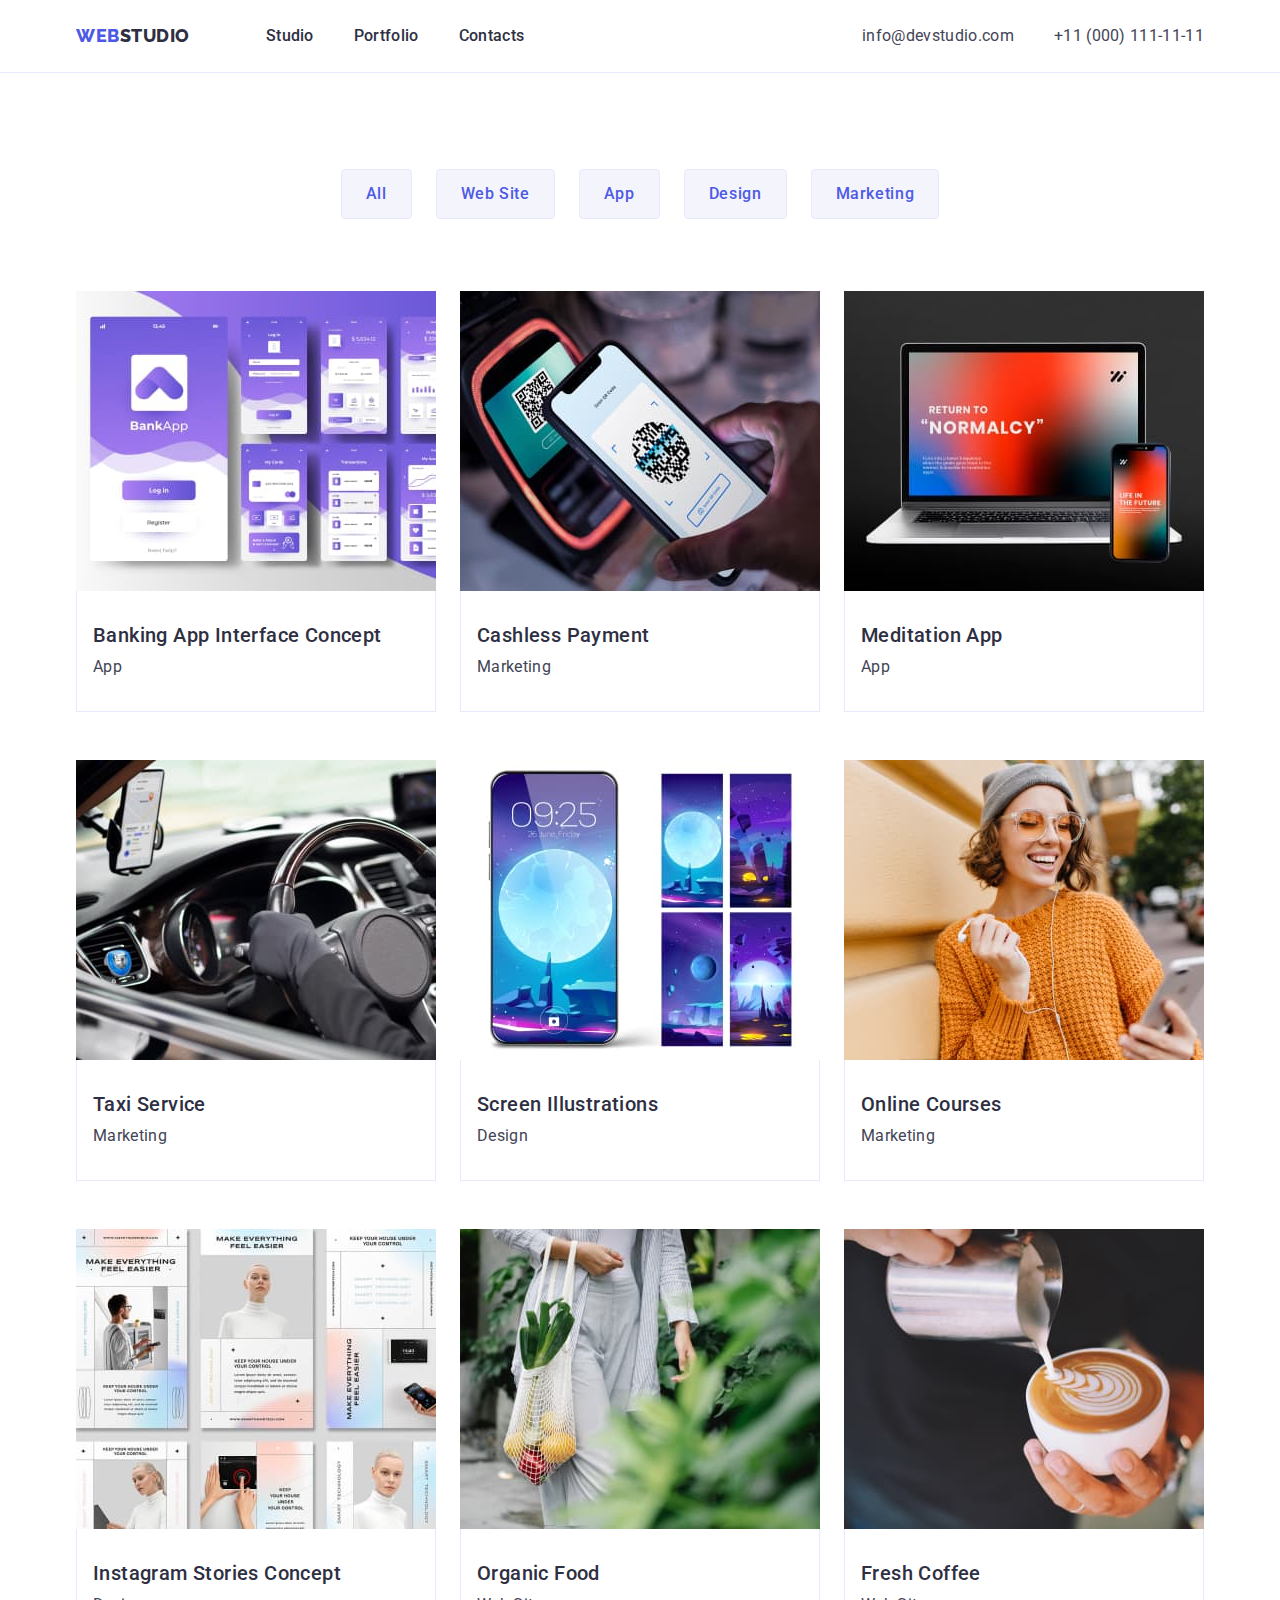
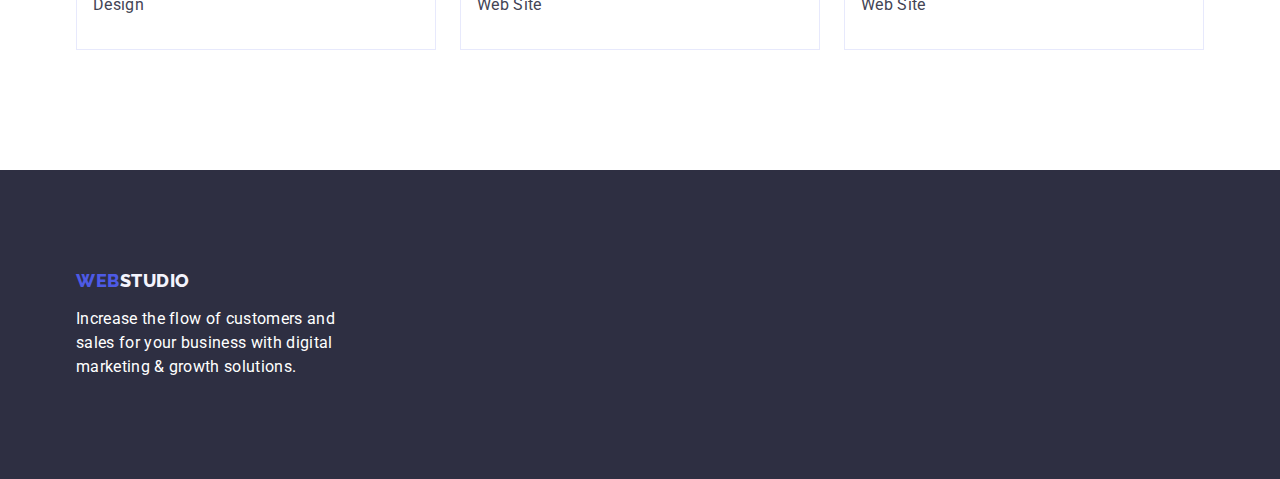
==== portfolio.html @ 7c1d128e "Initial commit" ====
<!DOCTYPE html>
<html lang="en">

<head>
    <meta charset="UTF-8">
    <meta http-equiv="X-UA-Compatible" content="IE=edge">
    <meta name="viewport" content="width=device-width, initial-scale=1.0">
    <title>Portfolio</title>

    <link rel="preconnect" href="https://fonts.googleapis.com">
    <link rel="preconnect" href="https://fonts.gstatic.com" crossorigin>
    <link href="https://fonts.googleapis.com/css2?family=Raleway:wght@800&family=Roboto:wght@400;500;700;900&display=swap"
        rel="stylesheet">

    <link rel="stylesheet" href="https://cdnjs.cloudflare.com/ajax/libs/modern-normalize/1.1.0/modern-normalize.min.css">

    <link rel="stylesheet" href="./css/styles.css" />
</head>

<body>
    <!-- header -->
    <header class="page-header">
        <div class="page-header-container container">
            <nav class="header-nav">

                <a class="logo link" href="./index.html">Web<span class="logo-black">Studio</span></a>

                <ul class="nav-list list">
                    <li><a class="nav-link link" href="./index.html">Studio</a></li>
                    <li><a class="nav-link link" href="./portfolio.html">Portfolio</a></li>
                    <li><a class="nav-link link" href="">Contacts</a></li>
                </ul>
            </nav>

            <address class="nav-address">
                <ul class="nav-address-list list">
                    <li><a class="contacts link" href="mailto:info@devstudio.com">info@devstudio.com</a></li>
                    <li><a class="contacts link" href="tel:+110001111111">+11 (000) 111-11-11</a></li>
                </ul>
            </address>
        </div>
    </header>

    <main>
        <!-- web page filter -->
        <section class="gallery-section">
            <div class="container">
                <h1 class="gallery-title visually-hidden">Portfolio</h1>
                <ul class="btn-list list">
                    <li><button class="btn-nav" type="button">All</button></li>
                    <li><button class="btn-nav" type="button">Web Site</button></li>
                    <li><button class="btn-nav" type="button">App</button></li>
                    <li><button class="btn-nav" type="button">Design</button></li>
                    <li><button class="btn-nav" type="button">Marketing</button></li>
                </ul>
                <!-- gallery -->
                <ul class="gallery-list list">
                    <li class="gallery-item">
                        <a class="gallery-link link" href=""> <img src="./images/banking.jpeg"
                                alt="Banking App Interface Concept" width="360" />
                            <div class="gallery-container">
                                <h2 class="gallery-title">Banking App Interface Concept</h2>
                                <p class="gallery-text">App</p>
                            </div>
                        </a>
                    </li>
                    <li class="gallery-item">
                        <a class="gallery-link link" href=""> <img src="./images/cashless.jpeg" alt="Cashless Payment"
                                width="360" />
                            <div class="gallery-container">
                                <h2 class="gallery-title">Cashless Payment</h2>
                                <p class="gallery-text">Marketing</p>
                            </div>
                        </a>
                    </li>
                    <li class="gallery-item">
                        <a class="gallery-link link" href=""> <img src="./images/medition.jpeg" alt="Meditation App"
                                width="360" />
                            <div class="gallery-container">
                                <h2 class="gallery-title">Meditation App</h2>
                                <p class="gallery-text">App</p>
                            </div>
                        </a>
                    </li>
                    <li class="gallery-item">
                        <a class="gallery-link link" href=""> <img src="./images/taxi.jpeg" alt="Taxi Service"
                                width="360" />
                            <div class="gallery-container">
                                <h2 class="gallery-title">Taxi Service</h2>
                                <p class="gallery-text">Marketing</p>
                            </div>
                        </a>
                    </li>
                    <li class="gallery-item">
                        <a class="gallery-link link" href=""> <img src="./images/screen.jpeg" alt="Screen Illustrations"
                                width="360" />
                            <div class="gallery-container">
                                <h2 class="gallery-title">Screen Illustrations</h2>
                                <p class="gallery-text">Design</p>
                            </div>
                        </a>
                    </li>
                    <li class="gallery-item">
                        <a class="gallery-link link" href=""> <img src="./images/online.jpeg" alt="Online Courses"
                                width="360" />
                            <div class="gallery-container">
                                <h2 class="gallery-title">Online Courses</h2>
                                <p class="gallery-text">Marketing</p>
                            </div>
                        </a>
                    </li>
                    <li class="gallery-item">
                        <a class="gallery-link link" href=""> <img src="./images/instagram.jpeg"
                                alt="Instagram Stories Concept" width="360" />
                            <div class="gallery-container">
                                <h2 class="gallery-title">Instagram Stories Concept</h2>
                                <p class="gallery-text">Design</p>
                            </div>
                        </a>
                    </li>
                    <li class="gallery-item">
                        <a class="gallery-link link" href=""> <img src="./images/organic.jpeg" alt="Organic Food"
                                width="360" />
                            <div class="gallery-container">
                                <h2 class="gallery-title">Organic Food</h2>
                                <p class="gallery-text">Web Site</p>
                            </div>
                        </a>
                    </li>
                    <li class="gallery-item">
                        <a class="gallery-link link" href=""> <img src="./images/fresh.jpeg" alt="Fresh Coffee"
                                width="360" />
                            <div class="gallery-container">
                                <h2 class="gallery-title">Fresh Coffee</h2>
                                <p class="gallery-text">Web Site</p>
                            </div>
                        </a>
                    </li>
                </ul>
            </div>
        </section>
    </main>


    <!-- footer -->
    <footer class="section-adress">
        <div class="container">
            <a class="logo link" href="./index.html">Web<span class="logo-white">Studio</span></a>
            <p class="footer-text">
                Increase the flow of customers and sales for your business with digital marketing & growth solutions.
            </p>
        </div>
    </footer>
</body>

</html>
---- css/styles.css ----
:root {
    --main-font-family: 'Roboto', sans-serif;
    --secondary-font-family: 'Raleway', sans-serif;
    --primary-text-color-dark: #434455;
    --primary-text-color-light: #FFFFFF;
    --secondary-text-color-dark: #2E2F42;
    --secondary-text-color-light: #F4F4FD;
    --accent-color: #4D5AE5;
    --accent-color-two: #404BBF;
    --accent-color-three: #F4F4FD;
}

.link {
    text-decoration: none;
}

.list {
    list-style: none;
}

button {
    cursor: pointer;
}

h1,
h2,
h3,
h4,
h5,
h6,
p {
    margin-top: 0;
    margin-bottom: 0;
}

ul {
    margin-top: 0;
    margin-bottom: 0;
    padding-left: 0;
}

img {
    display: block;
    max-width: 100%;
    height: auto;
}

body {
    font-family: var(--main-font-family);
    background-color: var(--primary-text-color-light);
    color: var(--primary-text-color-dark);
}

.container {
    width: 1158px;
    margin-left: auto;
    margin-right: auto;
    padding-left: 15px;
    padding-right: 15px;
}

.visually-hidden {
  position: absolute;
  width: 1px;
  height: 1px;
  margin: -1px;
  border: 0;
  padding: 0;
  
  white-space: nowrap;
  clip-path: inset(100%);
  clip: rect(0 0 0 0);
  overflow: hidden;
}

/* ============ header ============= */

.page-header {
    display: flex;
    border-bottom: 1px solid #E7E9FC;
}

.page-header-container {
    display: flex;
    justify-content: space-between;
    align-items: center;
}

.header-nav {
    display: flex;
    align-items: center;
}

.logo {
    font-family: var(--secondary-font-family);
    font-weight: 800;
    font-size: 18px;
    line-height: 1.17;
    letter-spacing: 0.03em;
    text-transform: uppercase;
    color: var(--accent-color);
}

.header-nav .logo {
    margin-right: 76px;
}

.logo-black {
    color: var(--secondary-text-color-dark);
}

.nav-list,
.nav-address-list {
    display: flex;
    align-items: center;
    gap: 40px;
}

.nav-link {
    font-weight: 500;
    font-size: 16px;
    line-height: 1.5;
    letter-spacing: 0.02em;
    color: var(--secondary-text-color-dark);
    display: block;
    padding: 24px 0;
}

.nav-link:hover,
.nav-link:focus {
    color: var(--accent-color-two);
}

.nav-address {
    font-style: normal;
}

.nav-address-list {
    font-style: normal;
}

.contacts {
    font-weight: 400;
    font-size: 16px;
    line-height: 1.5;
    letter-spacing: 0.02em;
    color: var(--primary-text-color-dark);
    display: block;
    padding: 24px 0;
}

.contacts:hover,
.contacts:focus {
    color: var(--accent-color-two);
}


/* ============ footer ============ */

.section-adress {
    background-color: var(--secondary-text-color-dark);
    padding-top: 100px;
    padding-bottom: 100px;
}

.logo-white {
    color: var(--secondary-text-color-light);
}

.footer-text {
    color: var(--primary-text-color-light);
    width: 264px;
    font-weight: 400;
    font-size: 16px;
    line-height: 24px;
    letter-spacing: 0.02em;
}

.section-adress .container .logo {
    display: inline-block;
    margin-bottom: 16px;
}

/* ======================== index.html ========================*/

/* ============ hero ============ */
.hero {
    background-color: var(--secondary-text-color-dark);
    padding-top: 188px;
    padding-bottom: 188px;
}

.hero-title {
    font-size: 56px;
    line-height: 1.07;
    text-align: center;
    letter-spacing: 0.02em;
    color: var(--primary-text-color-light);
    max-width: 496px;
    margin: 0 auto 48px;
}

.hero-btn {
    background-color: var(--accent-color);
    font-family: var(--main-font-family);
    font-weight: 500;
    font-size: 16px;
    line-height: 1.5;
    letter-spacing: 0.04em;
    color: var(--primary-text-color-light);
    cursor: pointer;
    box-shadow: 0px 4px 4px rgba(0, 0, 0, 0.15);
    border-radius: 4px;
    display: block;
    margin: 0 auto;
    min-width: 169px;
    height: 56px;
    border: none;
}

.hero-btn:hover,
.hero-btn:focus {
    background-color: var(--accent-color-two);
}

/* ============ features  ============ */

.section-features {
    padding-top: 120px;
    padding-bottom: 120px;
}

.features-list {
    display: flex;
    gap: 24px;
}

.features-item {
    flex-basis: calc((100% - 3 * 24px) / 4);
}

.features-caption {
    font-weight: 500;
    font-size: 20px;
    line-height: 1.2;
    letter-spacing: 0.02em;
    color: var(--secondary-text-color-dark);
    margin-bottom: 8px;
}

.features-text {
    font-size: 16px;
    line-height: 1.5;
    letter-spacing: 0.02em;
    color: var(--primary-text-color-dark);
}


/* ============ we doing ============ */

.section-works {
    padding-bottom: 120px;
}

.works-title {
    font-size: 36px;
    line-height: 1.11;
    text-align: center;
    letter-spacing: 0.02em;
    text-transform: capitalize;
    color: var(--secondary-text-color-dark);
    margin-bottom: 72px;
}

.works-list {
    background-color: var(--primary-text-color-light);
    display: flex;
    gap: 24px;
}

.works-item {
    flex-basis: calc((100% - 3 * 16px) / 3)
}


/* ============ our team ============ */

.section-team {
    background-color: var(--accent-color-three);
    padding-top: 120px;
    padding-bottom: 120px;
}

.team-title {
    font-size: 36px;
    line-height: 1.11;
    text-align: center;
    letter-spacing: 0.02em;
    text-transform: capitalize;
    color: var(--secondary-text-color-dark);
    margin-bottom: 72px;
}

.team-list {
    display: flex;
    gap: 24px;
}

.team-list-elem {
    background-color: var(--primary-text-color-light);
    width: calc((100% - 3 * 24px) / 4);
    border-radius: 0px 0px 4px 4px;
}

.team-container {
    padding: 32px 16px;
}

.team-caption {
    font-weight: 500;
    font-size: 20px;
    line-height: 1.2;
    letter-spacing: 0.02em;
    color: var(--secondary-text-color-dark);
    margin-bottom: 8px;
    text-align: center;
}

.team-text {
    font-weight: 400;
    font-size: 16px;
    line-height: 1.5;
    letter-spacing: 0.02em;
    color: var(--primary-text-color-dark);
    text-align: center;
}


/* ======================== portfolio.html ======================== */

/* ============ web page filter ============ */

.gallery-section {
    padding: 96px 0 120px;
}

.btn-list {
    display: flex;
    gap: 24px;
    margin-bottom: 72px;
    justify-content: center;
}

.btn-nav {
    font-family: var(--main-font-family);
    font-weight: 500;
    font-size: 16px;
    line-height: 1.5;
    letter-spacing: 0.04em;
    color: var(--accent-color);
    background-color: var(--secondary-text-color-light);
    padding: 12px 24px;
    border: 1px solid #E7E9FC;
    border-radius: 4px;
}

.btn-nav:hover,
.btn-nav:focus {
    color: var(--primary-text-color-light);
    background-color: var(--accent-color-two);
    cursor: pointer;
    border: 1px solid transparent;
}


/* ============ gallery ============ */

.gallery-list {
    display: flex;
    flex-wrap: wrap;
    column-gap: 24px;
    row-gap: 48px;
    justify-content: center;
}

.gallery-item {
    width: calc((100% - 48px) / 3)
}

.gallery-container {
    padding: 32px 16px;
    border: 1px solid #e7e9fc;
    border-top: none;
}

.gallery-title {
    font-weight: 500;
    font-size: 20px;
    line-height: 1.2;
    letter-spacing: 0.02em;
    color: var(--secondary-text-color-dark);
    margin-bottom: 8px;
}

.gallery-text {
    font-weight: 400;
    font-size: 16px;
    line-height: 1.5;
    letter-spacing: 0.02em;
    color: var(--primary-text-color-dark);
}
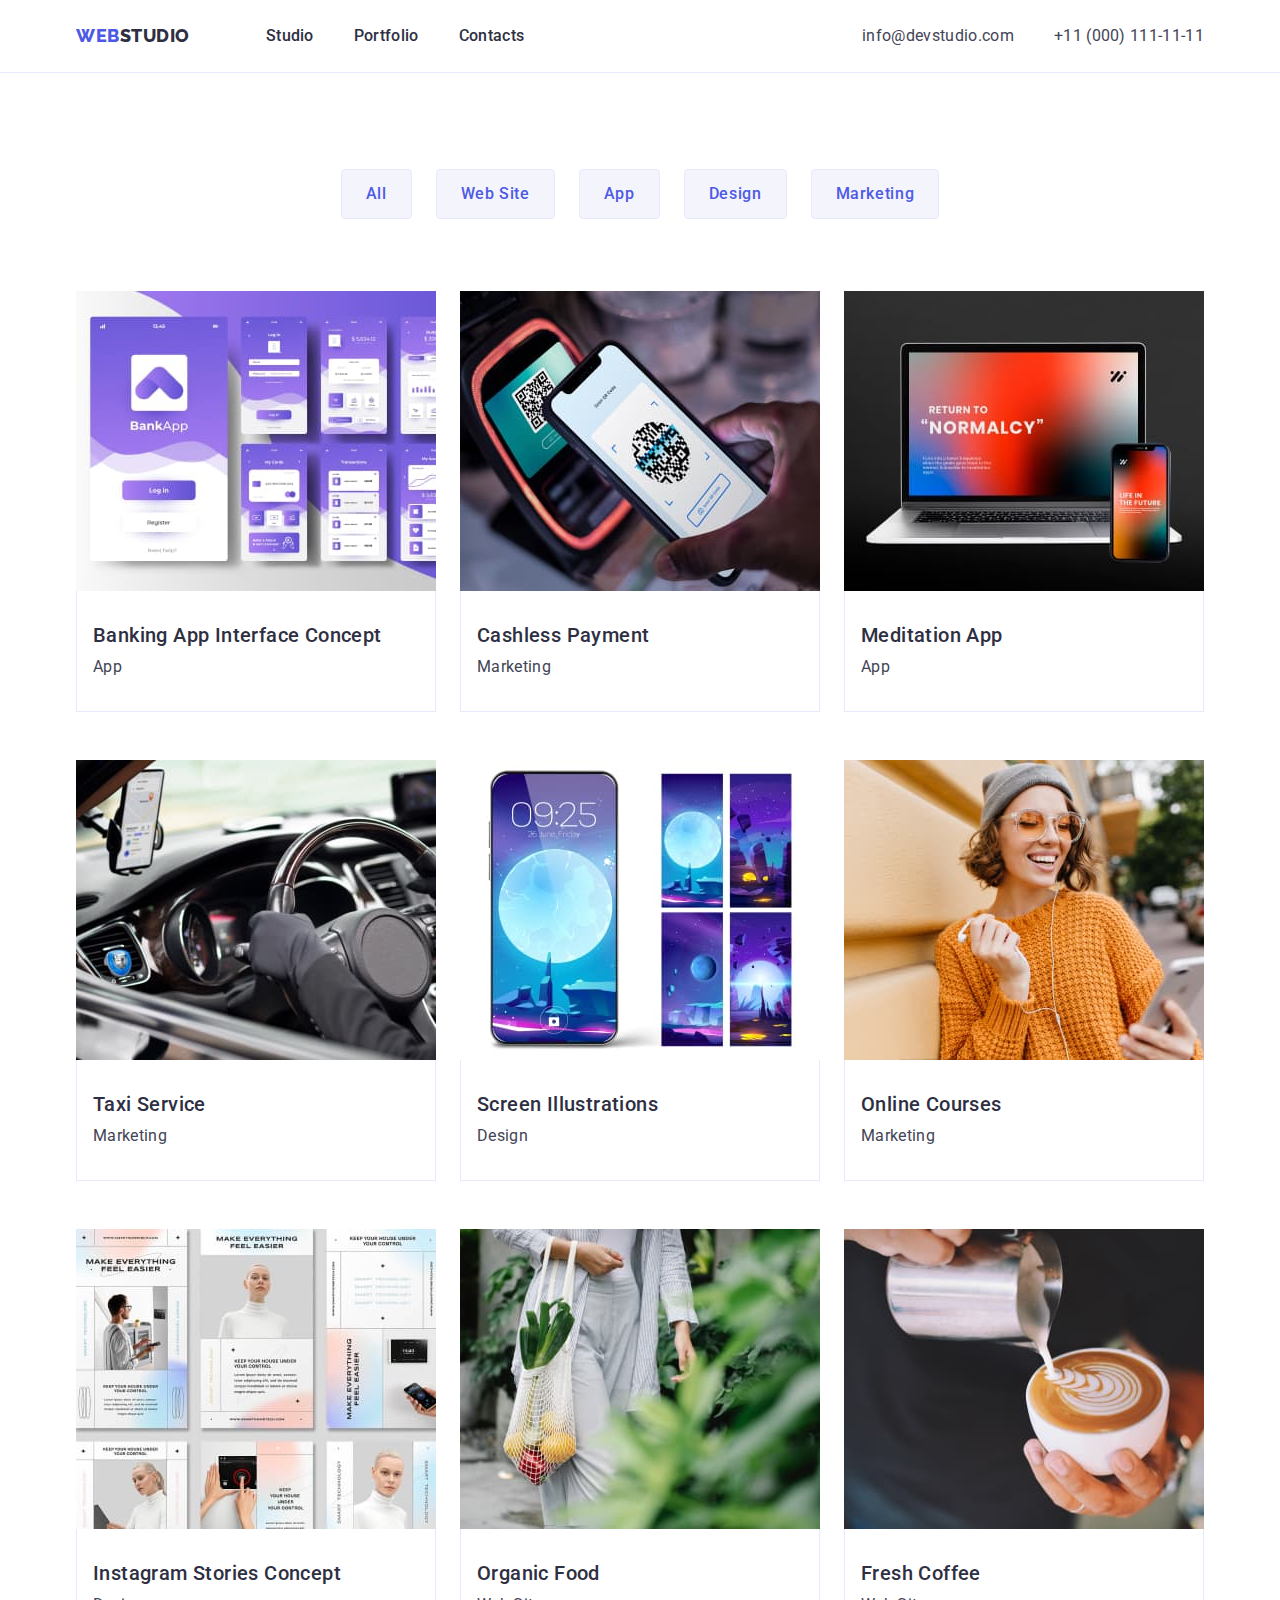
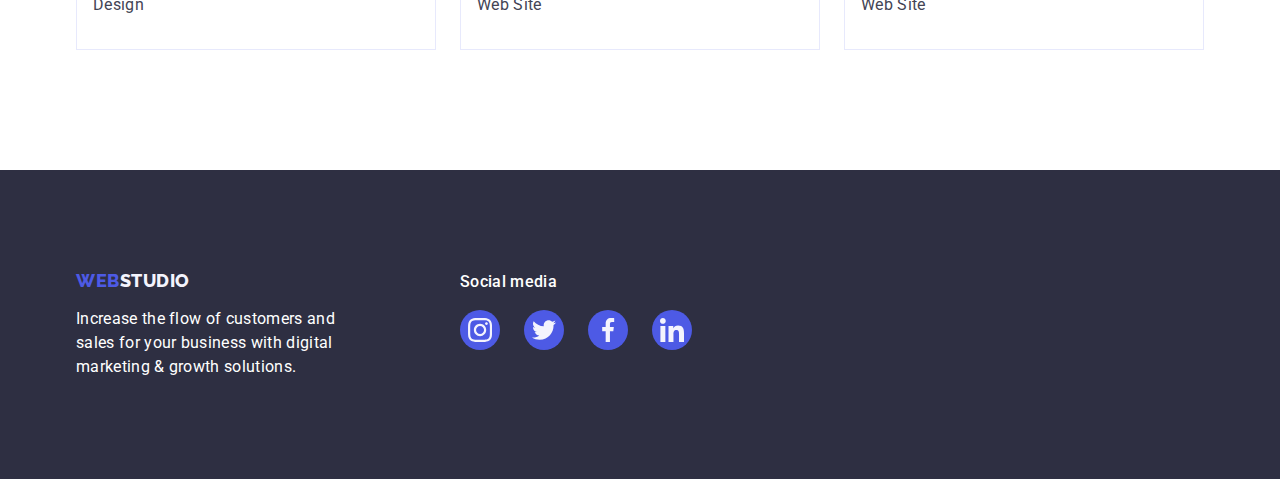
==== commit 51ab582d: "svg" ====
--- a/portfolio.html
+++ b/portfolio.html
@@ -142,15 +142,56 @@
     </main>
 
 
-    <!-- footer -->
-    <footer class="section-adress">
-        <div class="container">
-            <a class="logo link" href="./index.html">Web<span class="logo-white">Studio</span></a>
-            <p class="footer-text">
-                Increase the flow of customers and sales for your business with digital marketing & growth solutions.
-            </p>
-        </div>
-    </footer>
+        <!-- footer -->
+        <footer class="section-adress">
+            <div class="container">
+                <div class="container-content">
+                    <div class="content">
+                        <a class="logo link" href="./index.html">Web<span class="logo-white">Studio</span></a>
+                        <p class="footer-text">
+                            Increase the flow of customers and sales for your business with digital marketing & growth
+                            solutions.
+                        </p>
+                    </div>
+                    <div class="contant">
+                        <p class="footer-media">
+                            Social media
+                        </p>
+                        <ul class="social-list list ">
+                            <li class="social-list-item">
+                                <a href="" class="social-list-link link">
+                                    <svg class="social-list-icon" aria-label="іконка інстаграма" width="24" height="24">
+                                        <use href="./images/icons.svg#icon-instagramm"></use>
+                                    </svg>
+                                </a>
+                            </li>
+                            <li class="social-list-item">
+                                <a href="" class="social-list-link">
+                                    <svg class="social-list-icon" aria-label="іконка твітера" width="24" height="24">
+                                        <use href="./images/icons.svg#icon-twitter"></use>
+                                    </svg>
+                                </a>
+                            </li>
+                            <li class="social-list-item">
+                                <a href="" class="social-list-link">
+                                    <svg class="social-list-icon" aria-label="іконка фейсбука" width="24" height="24">
+                                        <use href="./images/icons.svg#icon-facebook"></use>
+                                    </svg>
+                                </a>
+                            </li>
+                            <li class="social-list-item">
+                                <a href="" class="social-list-link">
+                                    <svg class="social-list-icon" aria-label="іконка лінкедіна" width="24" height="24">
+                                        <use href="./images/icons.svg#icon-linkedin"></use>
+                                    </svg>
+                                </a>
+                            </li>
+                        </ul>
+                    </div>
+                </div>
+            </div>
+    
+        </footer>
 </body>
 
 </html>--- a/css/styles.css
+++ b/css/styles.css
@@ -181,6 +181,23 @@
     margin-bottom: 16px;
 }
 
+.container-content {
+ display: flex;
+}
+
+.content:first-child {
+    margin-right: 120px;
+}
+
+.footer-media {
+    margin-bottom: 16px;
+    color: var(--primary-text-color-light);
+    font-weight: 500;
+font-size: 16px;
+line-height: 24px;
+letter-spacing: 0.02em;
+}
+
 /* ======================== index.html ========================*/
 
 /* ============ hero ============ */
@@ -188,6 +205,9 @@
     background-color: var(--secondary-text-color-dark);
     padding-top: 188px;
     padding-bottom: 188px;
+    background-image: linear-gradient(rgba(46, 47, 66, 0.7),rgba(46, 47, 66, 0.7)), url("../images/people-office.jpeg");
+background-repeat: no-repeat;
+background-size: cover;
 }
 
 .hero-title {
@@ -223,6 +243,8 @@
     background-color: var(--accent-color-two);
 }
 
+
+
 /* ============ features  ============ */
 
 .section-features {
@@ -255,7 +277,17 @@
     color: var(--primary-text-color-dark);
 }
 
-
+.features-caption:before {
+    content: '';
+    display: inline-block;
+    background-image: url("../images/icons.svg#icon-logo1");
+    
+    width: 264px;
+    height: 112px;
+    margin-bottom: 8px;
+    background-color: #F4F4FD;
+    background-size: cover;
+}
 /* ============ we doing ============ */
 
 .section-works {
@@ -333,6 +365,56 @@
     letter-spacing: 0.02em;
     color: var(--primary-text-color-dark);
     text-align: center;
+    margin-bottom: 8px;
+}
+
+.social-list-link {
+    display: flex;
+    justify-content: center;
+    align-items: center;
+    width: 40px;
+    height: 40px;
+    border-radius: 50%;
+    background-color: var(--accent-color);
+}
+
+.social-list {
+    display: flex;
+    justify-content: center;
+    column-gap: 24px;
+}
+
+
+/* ============ customers ============ */
+
+.section-customers {
+    padding-top: 120px;
+    padding-bottom: 120px;
+}
+
+.customers-title {
+    font-weight: 700;
+font-size: 36px;
+line-height: 40px;
+text-align: center;
+letter-spacing: 0.02em;
+/* text-transform: capitalize; */
+margin-bottom: 72px;
+}
+
+.customers-list {
+    display: flex;
+    column-gap: 24px;
+    justify-content: center;
+}
+
+.customers-list-item {
+    border: 1px solid #8E8F99;
+border-radius: 4px;
+}
+
+.customers-list-icon {
+   margin: 16px 32px;
 }
 
 
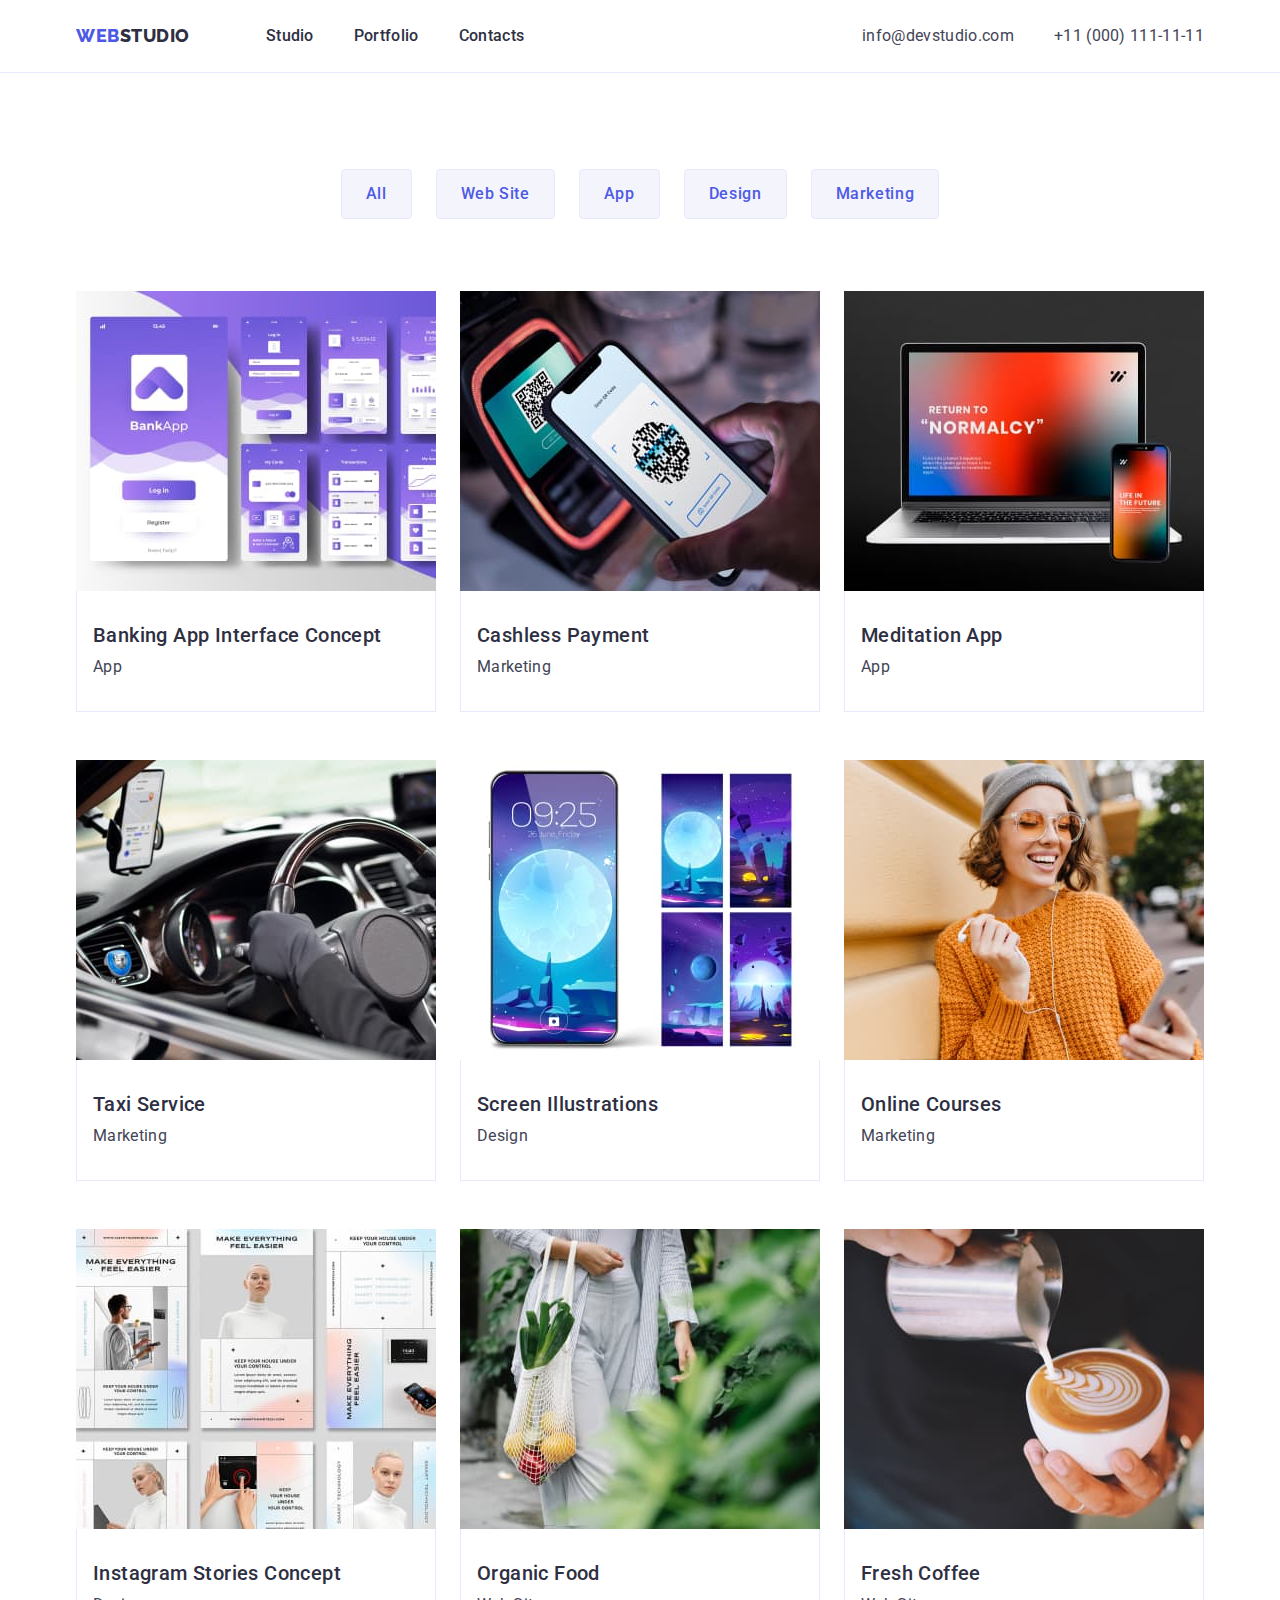
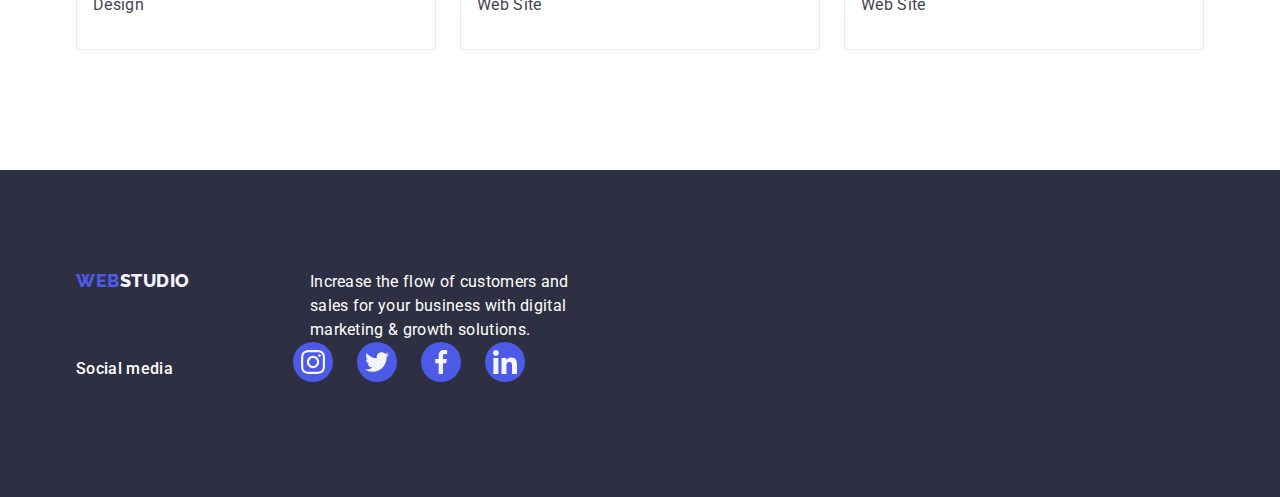
==== commit ca9a66e5: "svg3" ====
--- a/portfolio.html
+++ b/portfolio.html
@@ -142,56 +142,55 @@
     </main>
 
 
-        <!-- footer -->
-        <footer class="section-adress">
-            <div class="container">
-                <div class="container-content">
-                    <div class="content">
-                        <a class="logo link" href="./index.html">Web<span class="logo-white">Studio</span></a>
-                        <p class="footer-text">
-                            Increase the flow of customers and sales for your business with digital marketing & growth
-                            solutions.
-                        </p>
-                    </div>
-                    <div class="contant">
-                        <p class="footer-media">
-                            Social media
-                        </p>
-                        <ul class="social-list list ">
-                            <li class="social-list-item">
-                                <a href="" class="social-list-link link">
-                                    <svg class="social-list-icon" aria-label="іконка інстаграма" width="24" height="24">
-                                        <use href="./images/icons.svg#icon-instagramm"></use>
-                                    </svg>
-                                </a>
-                            </li>
-                            <li class="social-list-item">
-                                <a href="" class="social-list-link">
-                                    <svg class="social-list-icon" aria-label="іконка твітера" width="24" height="24">
-                                        <use href="./images/icons.svg#icon-twitter"></use>
-                                    </svg>
-                                </a>
-                            </li>
-                            <li class="social-list-item">
-                                <a href="" class="social-list-link">
-                                    <svg class="social-list-icon" aria-label="іконка фейсбука" width="24" height="24">
-                                        <use href="./images/icons.svg#icon-facebook"></use>
-                                    </svg>
-                                </a>
-                            </li>
-                            <li class="social-list-item">
-                                <a href="" class="social-list-link">
-                                    <svg class="social-list-icon" aria-label="іконка лінкедіна" width="24" height="24">
-                                        <use href="./images/icons.svg#icon-linkedin"></use>
-                                    </svg>
-                                </a>
-                            </li>
-                        </ul>
-                    </div>
+         <!-- footer -->
+    <footer class="section-adress">
+        <div class="container content">
+        
+                <div class="content">
+                    <a class="logo link" href="./index.html">Web<span class="logo-white">Studio</span></a>
+                    <p class="footer-text">
+                        Increase the flow of customers and sales for your business with digital marketing & growth
+                        solutions.
+                    </p>
                 </div>
-            </div>
-    
-        </footer>
+
+                <div class="content">
+                    <p class="footer-media">Social media</p>
+                    <ul class="social-list list ">
+                        <li class="social-list-item">
+                            <a href="" class="social-list-link link">
+                                <svg class="social-list-icon" aria-label="іконка інстаграма" width="24" height="24">
+                                    <use href="./images/icons.svg#icon-instagramm"></use>
+                                </svg>
+                            </a>
+                        </li>
+                        <li class="social-list-item">
+                            <a href="" class="social-list-link">
+                                <svg class="social-list-icon" aria-label="іконка твітера" width="24" height="24">
+                                    <use href="./images/icons.svg#icon-twitter"></use>
+                                </svg>
+                            </a>
+                        </li>
+                        <li class="social-list-item">
+                            <a href="" class="social-list-link">
+                                <svg class="social-list-icon" aria-label="іконка фейсбука" width="24" height="24">
+                                    <use href="./images/icons.svg#icon-facebook"></use>
+                                </svg>
+                            </a>
+                        </li>
+                        <li class="social-list-item">
+                            <a href="" class="social-list-link">
+                                <svg class="social-list-icon" aria-label="іконка лінкедіна" width="24" height="24">
+                                    <use href="./images/icons.svg#icon-linkedin"></use>
+                                </svg>
+                            </a>
+                        </li>
+                    </ul>
+                </div>
+         </div>
+       
+
+    </footer>
 </body>
 
 </html>--- a/css/styles.css
+++ b/css/styles.css
@@ -181,7 +181,7 @@
     margin-bottom: 16px;
 }
 
-.container-content {
+/* .container-content {
  display: flex;
 }
 
@@ -194,9 +194,38 @@
     color: var(--primary-text-color-light);
     font-weight: 500;
 font-size: 16px;
-line-height: 24px;
+line-height: 1.5;
 letter-spacing: 0.02em;
-}
+} */
+
+.container .content {
+    display: flex;
+    align-items: baseline;
+}
+
+.content {
+   gap: 120px;
+}
+
+.footer-media {
+    font-weight: 500;
+    font-size: 16px;
+    line-height: 1.5;
+    letter-spacing: 0.02em;
+    color: var(--primary-text-color-light);
+    margin-bottom: 16px;
+}
+
+/* не работает  */
+.footer-media .social-list {
+    display: flex; 
+    gap: 16px; 
+}
+
+.social-list-item {
+
+}
+
 
 /* ======================== index.html ========================*/
 
@@ -208,6 +237,9 @@
     background-image: linear-gradient(rgba(46, 47, 66, 0.7),rgba(46, 47, 66, 0.7)), url("../images/people-office.jpeg");
 background-repeat: no-repeat;
 background-size: cover;
+background-position: center;
+max-width: 1440px;
+
 }
 
 .hero-title {
@@ -277,17 +309,29 @@
     color: var(--primary-text-color-dark);
 }
 
-.features-caption:before {
-    content: '';
+/* .features-caption:before {
+    content:'';
     display: inline-block;
-    background-image: url("../images/icons.svg#icon-logo1");
+    background-image: url("");
     
     width: 264px;
     height: 112px;
+    /* margin-bottom: 8px; */
+    /* background-color: #F4F4FD;
+    background-size: cover; */
+/* }  */
+
+.features-container {
+    display: flex;
+    align-items: center;
+    justify-content: center;
+    height: 112px; 
+    background: #F4F4FD;
+    border-radius: 4px;
     margin-bottom: 8px;
-    background-color: #F4F4FD;
-    background-size: cover;
-}
+
+}
+
 /* ============ we doing ============ */
 
 .section-works {
@@ -342,10 +386,19 @@
     background-color: var(--primary-text-color-light);
     width: calc((100% - 3 * 24px) / 4);
     border-radius: 0px 0px 4px 4px;
+    box-shadow: 0px 1px 6px rgba(46, 47, 66, 0.08), 0px 1px 1px rgba(46, 47, 66, 0.16), 0px 2px 1px rgba(46, 47, 66, 0.08);
+
+/* Inside auto layout */
+
+flex: none;
+order: 1;
+flex-grow: 0;
+z-index: 1;
+
 }
 
 .team-container {
-    padding: 32px 16px;
+    padding: 32px 0;
 }
 
 .team-caption {
@@ -366,6 +419,14 @@
     color: var(--primary-text-color-dark);
     text-align: center;
     margin-bottom: 8px;
+}
+
+.social-list {
+    display: flex;
+    justify-content: center;
+    gap: 24px;
+    /* width: 40px;
+    height: 40px; */
 }
 
 .social-list-link {
@@ -374,14 +435,15 @@
     align-items: center;
     width: 40px;
     height: 40px;
+    /* width: 100%;
+    height: 100%; */
     border-radius: 50%;
     background-color: var(--accent-color);
 }
 
-.social-list {
-    display: flex;
-    justify-content: center;
-    column-gap: 24px;
+.social-list-link:hover,
+.social-list-link:focus {
+    background-color: #31d0aa;
 }
 
 
@@ -444,6 +506,7 @@
     padding: 12px 24px;
     border: 1px solid #E7E9FC;
     border-radius: 4px;
+
 }
 
 .btn-nav:hover,
@@ -452,6 +515,7 @@
     background-color: var(--accent-color-two);
     cursor: pointer;
     border: 1px solid transparent;
+    box-shadow: 0px 3px 1px rgba(0, 0, 0, 0.1), 0px 2px 1px rgba(0, 0, 0, 0.08), 0px 2px 2px rgba(0, 0, 0, 0.12);
 }
 
 
@@ -492,3 +556,11 @@
     color: var(--primary-text-color-dark);
 }
 
+.gallery-link {
+    display: block;
+}
+
+.gallery-link:hover,
+.gallery-link:focus {
+    box-shadow: 0px 1px 6px rgba(46, 47, 66, 0.08), 0px 1px 1px rgba(46, 47, 66, 0.16), 0px 2px 1px rgba(46, 47, 66, 0.08);
+}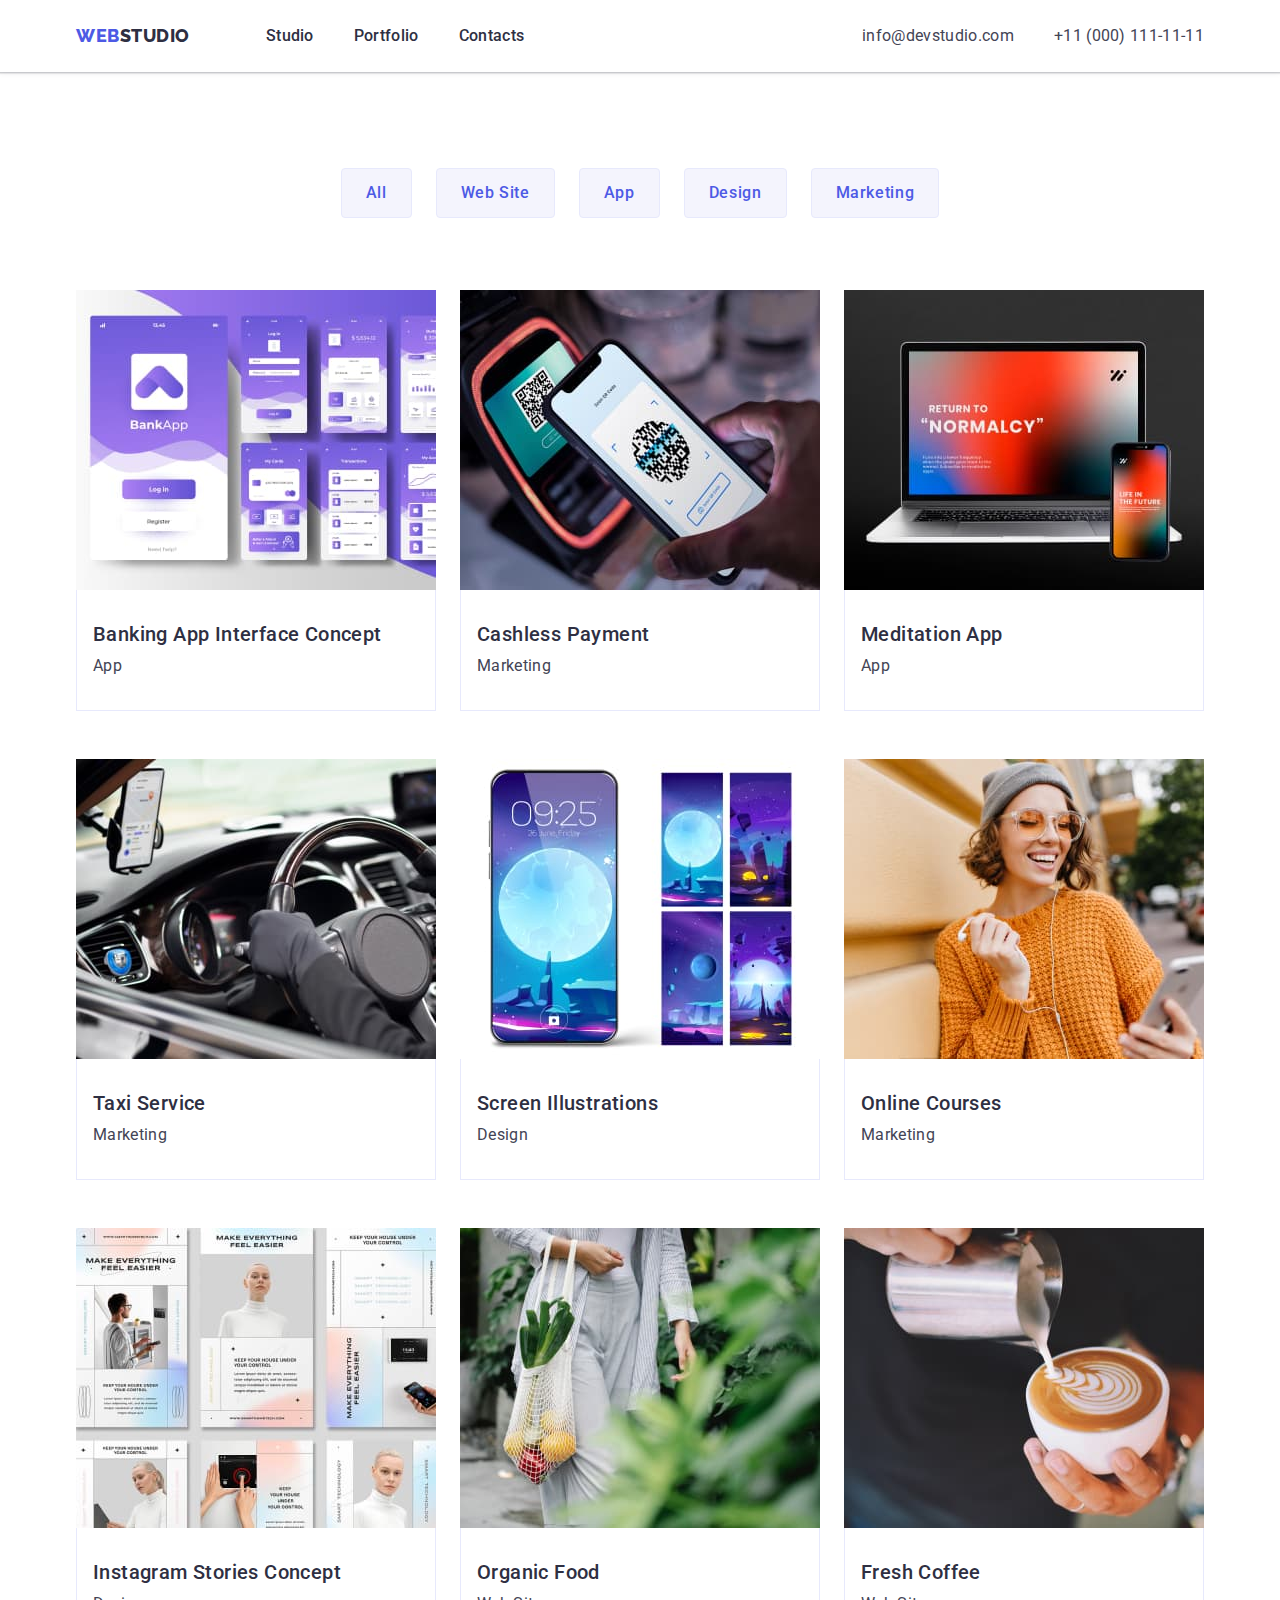
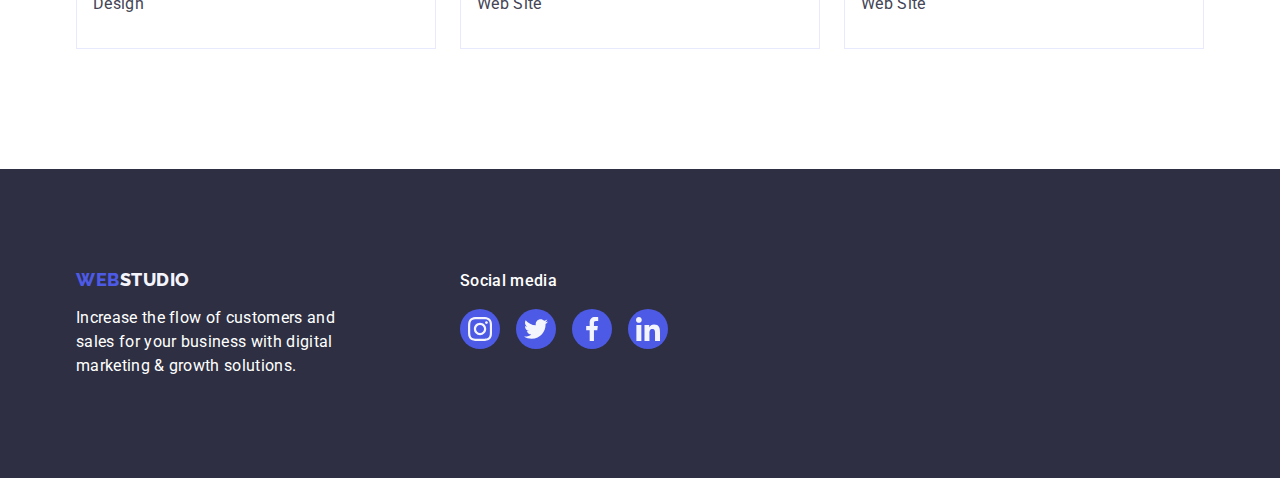
==== commit 31d9ea08: "svg6" ====
--- a/portfolio.html
+++ b/portfolio.html
@@ -142,53 +142,53 @@
     </main>
 
 
-         <!-- footer -->
+       <!-- footer -->
     <footer class="section-adress">
-        <div class="container content">
-        
-                <div class="content">
-                    <a class="logo link" href="./index.html">Web<span class="logo-white">Studio</span></a>
-                    <p class="footer-text">
-                        Increase the flow of customers and sales for your business with digital marketing & growth
-                        solutions.
-                    </p>
-                </div>
+        <div class="container container-content">
 
-                <div class="content">
-                    <p class="footer-media">Social media</p>
-                    <ul class="social-list list ">
-                        <li class="social-list-item">
-                            <a href="" class="social-list-link link">
-                                <svg class="social-list-icon" aria-label="іконка інстаграма" width="24" height="24">
-                                    <use href="./images/icons.svg#icon-instagramm"></use>
-                                </svg>
-                            </a>
-                        </li>
-                        <li class="social-list-item">
-                            <a href="" class="social-list-link">
-                                <svg class="social-list-icon" aria-label="іконка твітера" width="24" height="24">
-                                    <use href="./images/icons.svg#icon-twitter"></use>
-                                </svg>
-                            </a>
-                        </li>
-                        <li class="social-list-item">
-                            <a href="" class="social-list-link">
-                                <svg class="social-list-icon" aria-label="іконка фейсбука" width="24" height="24">
-                                    <use href="./images/icons.svg#icon-facebook"></use>
-                                </svg>
-                            </a>
-                        </li>
-                        <li class="social-list-item">
-                            <a href="" class="social-list-link">
-                                <svg class="social-list-icon" aria-label="іконка лінкедіна" width="24" height="24">
-                                    <use href="./images/icons.svg#icon-linkedin"></use>
-                                </svg>
-                            </a>
-                        </li>
-                    </ul>
-                </div>
-         </div>
-       
+            <div class="content">
+                <a class="logo link" href="./index.html">Web<span class="logo-white">Studio</span></a>
+                <p class="footer-text">
+                    Increase the flow of customers and sales for your business with digital marketing & growth
+                    solutions.
+                </p>
+            </div>
+
+            <div class="content">
+                <p class="footer-media">Social media</p>
+                <ul class="social-list list ">
+                    <li class="social-list-item">
+                        <a href="" class="social-list-link link">
+                            <svg class="social-list-icon" aria-label="іконка інстаграма" width="24" height="24">
+                                <use href="./images/icons.svg#icon-instagramm"></use>
+                            </svg>
+                        </a>
+                    </li>
+                    <li class="social-list-item">
+                        <a href="" class="social-list-link link">
+                            <svg class="social-list-icon" aria-label="іконка твітера" width="24" height="24">
+                                <use href="./images/icons.svg#icon-twitter"></use>
+                            </svg>
+                        </a>
+                    </li>
+                    <li class="social-list-item">
+                        <a href="" class="social-list-link link">
+                            <svg class="social-list-icon" aria-label="іконка фейсбука" width="24" height="24">
+                                <use href="./images/icons.svg#icon-facebook"></use>
+                            </svg>
+                        </a>
+                    </li>
+                    <li class="social-list-item">
+                        <a href="" class="social-list-link link">
+                            <svg class="social-list-icon" aria-label="іконка лінкедіна" width="24" height="24">
+                                <use href="./images/icons.svg#icon-linkedin"></use>
+                            </svg>
+                        </a>
+                    </li>
+                </ul>
+            </div>
+        </div>
+
 
     </footer>
 </body>
--- a/css/styles.css
+++ b/css/styles.css
@@ -77,7 +77,7 @@
 
 .page-header {
     display: flex;
-    border-bottom: 1px solid #E7E9FC;
+    box-shadow: 0px 2px 1px rgba(46, 47, 66, 0.08), 0px 1px 1px rgba(46, 47, 66, 0.16), 0px 1px 6px rgba(46, 47, 66, 0.08);
 }
 
 .page-header-container {
@@ -198,14 +198,17 @@
 letter-spacing: 0.02em;
 } */
 
-.container .content {
+.container-content {
     display: flex;
     align-items: baseline;
+   
+    /* gap: 120px; */
 }
 
 .content {
-   gap: 120px;
-}
+    margin-right: 120px;
+}
+
 
 .footer-media {
     font-weight: 500;
@@ -216,14 +219,14 @@
     margin-bottom: 16px;
 }
 
-/* не работает  */
-.footer-media .social-list {
+.content .social-list {
     display: flex; 
     gap: 16px; 
 }
 
-.social-list-item {
-
+.content .social-list-link:hover,
+.content .social-list-link:focus {
+    background-color: #31D0AA;
 }
 
 
@@ -238,7 +241,7 @@
 background-repeat: no-repeat;
 background-size: cover;
 background-position: center;
-max-width: 1440px;
+/* max-width: 1440px; */
 
 }
 
@@ -425,27 +428,34 @@
     display: flex;
     justify-content: center;
     gap: 24px;
+  
+}
+
+.social-list-link {
+    display: flex;
+    justify-content: center;
+    align-items: center;
     /* width: 40px;
     height: 40px; */
-}
-
-.social-list-link {
-    display: flex;
-    justify-content: center;
-    align-items: center;
+    width: 100%;
+    height: 100%;
+    border-radius: 50%;
+    background-color: var(--accent-color);
+}
+
+.social-list-link:hover,
+.social-list-link:focus {
+    background-color:  #404bbf;
+}
+
+.social-list-item {
     width: 40px;
     height: 40px;
-    /* width: 100%;
-    height: 100%; */
-    border-radius: 50%;
-    background-color: var(--accent-color);
-}
-
-.social-list-link:hover,
-.social-list-link:focus {
-    background-color: #31d0aa;
-}
-
+}
+
+.social-list-icon {
+    fill: #f4f4fd;
+}
 
 /* ============ customers ============ */
 
@@ -457,11 +467,12 @@
 .customers-title {
     font-weight: 700;
 font-size: 36px;
-line-height: 40px;
+line-height: 1.1;
 text-align: center;
 letter-spacing: 0.02em;
 /* text-transform: capitalize; */
 margin-bottom: 72px;
+color: #2e2f42;
 }
 
 .customers-list {
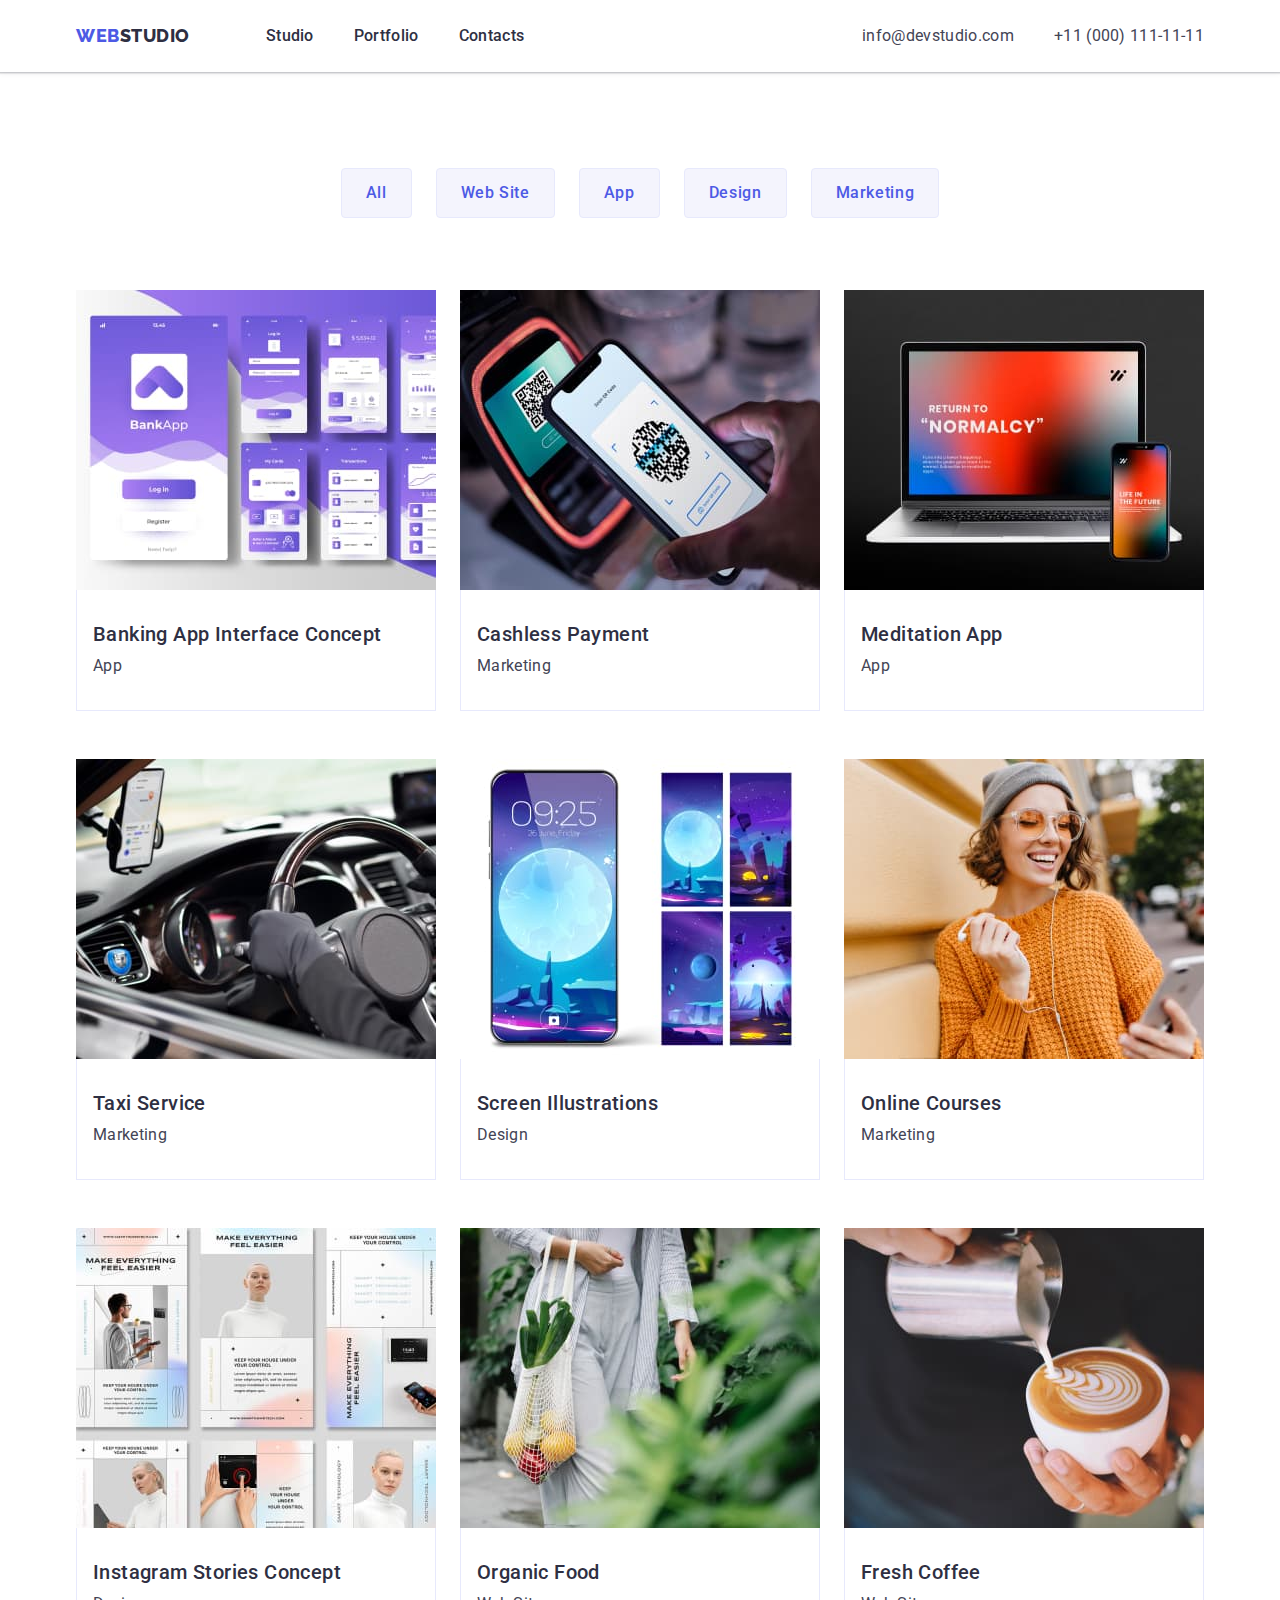
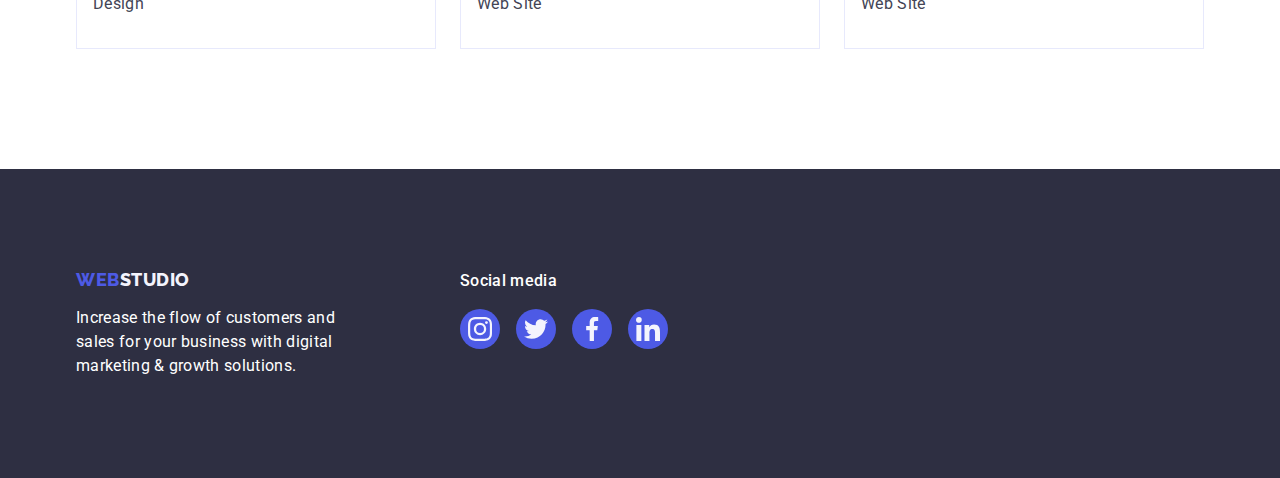
==== commit 401badb5: "svg" ====
--- a/portfolio.html
+++ b/portfolio.html
@@ -9,10 +9,12 @@
 
     <link rel="preconnect" href="https://fonts.googleapis.com">
     <link rel="preconnect" href="https://fonts.gstatic.com" crossorigin>
-    <link href="https://fonts.googleapis.com/css2?family=Raleway:wght@800&family=Roboto:wght@400;500;700;900&display=swap"
+    <link
+        href="https://fonts.googleapis.com/css2?family=Raleway:wght@800&family=Roboto:wght@400;500;700;900&display=swap"
         rel="stylesheet">
 
-    <link rel="stylesheet" href="https://cdnjs.cloudflare.com/ajax/libs/modern-normalize/1.1.0/modern-normalize.min.css">
+    <link rel="stylesheet"
+        href="https://cdnjs.cloudflare.com/ajax/libs/modern-normalize/1.1.0/modern-normalize.min.css">
 
     <link rel="stylesheet" href="./css/styles.css" />
 </head>
@@ -142,7 +144,7 @@
     </main>
 
 
-       <!-- footer -->
+    <!-- footer -->
     <footer class="section-adress">
         <div class="container container-content">
 
--- a/css/styles.css
+++ b/css/styles.css
@@ -8,6 +8,9 @@
     --accent-color: #4D5AE5;
     --accent-color-two: #404BBF;
     --accent-color-three: #F4F4FD;
+    --border: #e7e9fc;
+    --customers-color-one: #8E8F99;
+    --customers-color-two: #404bbf;
 }
 
 .link {
@@ -60,17 +63,17 @@
 }
 
 .visually-hidden {
-  position: absolute;
-  width: 1px;
-  height: 1px;
-  margin: -1px;
-  border: 0;
-  padding: 0;
-  
-  white-space: nowrap;
-  clip-path: inset(100%);
-  clip: rect(0 0 0 0);
-  overflow: hidden;
+    position: absolute;
+    width: 1px;
+    height: 1px;
+    margin: -1px;
+    border: 0;
+    padding: 0;
+
+    white-space: nowrap;
+    clip-path: inset(100%);
+    clip: rect(0 0 0 0);
+    overflow: hidden;
 }
 
 /* ============ header ============= */
@@ -181,32 +184,19 @@
     margin-bottom: 16px;
 }
 
-/* .container-content {
- display: flex;
-}
-
+/* 
 .content:first-child {
     margin-right: 120px;
-}
-
-.footer-media {
-    margin-bottom: 16px;
-    color: var(--primary-text-color-light);
-    font-weight: 500;
-font-size: 16px;
-line-height: 1.5;
-letter-spacing: 0.02em;
 } */
 
 .container-content {
     display: flex;
     align-items: baseline;
-   
-    /* gap: 120px; */
 }
 
 .content {
     margin-right: 120px;
+    /* gap: 120px; */
 }
 
 
@@ -220,8 +210,8 @@
 }
 
 .content .social-list {
-    display: flex; 
-    gap: 16px; 
+    display: flex;
+    gap: 16px;
 }
 
 .content .social-list-link:hover,
@@ -237,11 +227,12 @@
     background-color: var(--secondary-text-color-dark);
     padding-top: 188px;
     padding-bottom: 188px;
-    background-image: linear-gradient(rgba(46, 47, 66, 0.7),rgba(46, 47, 66, 0.7)), url("../images/people-office.jpeg");
-background-repeat: no-repeat;
-background-size: cover;
-background-position: center;
-/* max-width: 1440px; */
+    background-image: linear-gradient(rgba(46, 47, 66, 0.7), rgba(46, 47, 66, 0.7)), url("../images/people-office.jpeg");
+    background-repeat: no-repeat;
+    background-size: cover;
+    background-position: center;
+    max-width: 1440px;
+    margin: 0 auto;
 
 }
 
@@ -279,7 +270,6 @@
 }
 
 
-
 /* ============ features  ============ */
 
 .section-features {
@@ -312,27 +302,20 @@
     color: var(--primary-text-color-dark);
 }
 
-/* .features-caption:before {
-    content:'';
-    display: inline-block;
-    background-image: url("");
-    
+.features-container:before {
+    content: '';
+    display: flex;
+}
+
+.features-svg {
+    align-items: center;
+    justify-content: center;
     width: 264px;
     height: 112px;
-    /* margin-bottom: 8px; */
-    /* background-color: #F4F4FD;
-    background-size: cover; */
-/* }  */
-
-.features-container {
-    display: flex;
-    align-items: center;
-    justify-content: center;
-    height: 112px; 
-    background: #F4F4FD;
+    background: var(--secondary-text-color-light);
     border-radius: 4px;
     margin-bottom: 8px;
-
+    padding: 24px 100px;
 }
 
 /* ============ we doing ============ */
@@ -390,14 +373,6 @@
     width: calc((100% - 3 * 24px) / 4);
     border-radius: 0px 0px 4px 4px;
     box-shadow: 0px 1px 6px rgba(46, 47, 66, 0.08), 0px 1px 1px rgba(46, 47, 66, 0.16), 0px 2px 1px rgba(46, 47, 66, 0.08);
-
-/* Inside auto layout */
-
-flex: none;
-order: 1;
-flex-grow: 0;
-z-index: 1;
-
 }
 
 .team-container {
@@ -428,15 +403,13 @@
     display: flex;
     justify-content: center;
     gap: 24px;
-  
+
 }
 
 .social-list-link {
     display: flex;
     justify-content: center;
     align-items: center;
-    /* width: 40px;
-    height: 40px; */
     width: 100%;
     height: 100%;
     border-radius: 50%;
@@ -445,7 +418,7 @@
 
 .social-list-link:hover,
 .social-list-link:focus {
-    background-color:  #404bbf;
+    background-color: #404bbf;
 }
 
 .social-list-item {
@@ -466,30 +439,49 @@
 
 .customers-title {
     font-weight: 700;
-font-size: 36px;
-line-height: 1.1;
-text-align: center;
-letter-spacing: 0.02em;
-/* text-transform: capitalize; */
-margin-bottom: 72px;
-color: #2e2f42;
+    font-size: 36px;
+    line-height: 1.1;
+    text-align: center;
+    letter-spacing: 0.02em;
+    text-transform: capitalize;
+    margin-bottom: 72px;
+    color: var(--secondary-text-color-dark);
 }
 
 .customers-list {
     display: flex;
-    column-gap: 24px;
+    gap: 24px;
+    /* justify-content: center; */
+}
+
+.customers-list-item {
+    width: 100%;
+    height: 100%;
+    border: 1px solid var(--customers-color-one);
+    border-radius: 4px;
+    display: flex;
+    align-items: center;
     justify-content: center;
-}
-
-.customers-list-item {
-    border: 1px solid #8E8F99;
-border-radius: 4px;
+    color: var(--customers-color-one);
+}
+
+.customers-list-item:hover,
+.customers-list-item:focus {
+    border-color: var(--customers-color-two);
+    color: var(--customers-color-two);
+}
+
+.customers-list-icon:hover,
+.customers-list-icon:focus {
+    border-color: var(--customers-color-two);
+    color: var(--customers-color-two);
+    fill: currentColor;
 }
 
 .customers-list-icon {
-   margin: 16px 32px;
-}
-
+    margin: 16px 32px;
+    fill: var(--customers-color-one);
+}
 
 /* ======================== portfolio.html ======================== */
 
@@ -515,9 +507,8 @@
     color: var(--accent-color);
     background-color: var(--secondary-text-color-light);
     padding: 12px 24px;
-    border: 1px solid #E7E9FC;
+    border: 1px solid var(--border);
     border-radius: 4px;
-
 }
 
 .btn-nav:hover,
@@ -546,7 +537,7 @@
 
 .gallery-container {
     padding: 32px 16px;
-    border: 1px solid #e7e9fc;
+    border: 1px solid var(--border);
     border-top: none;
 }
 
